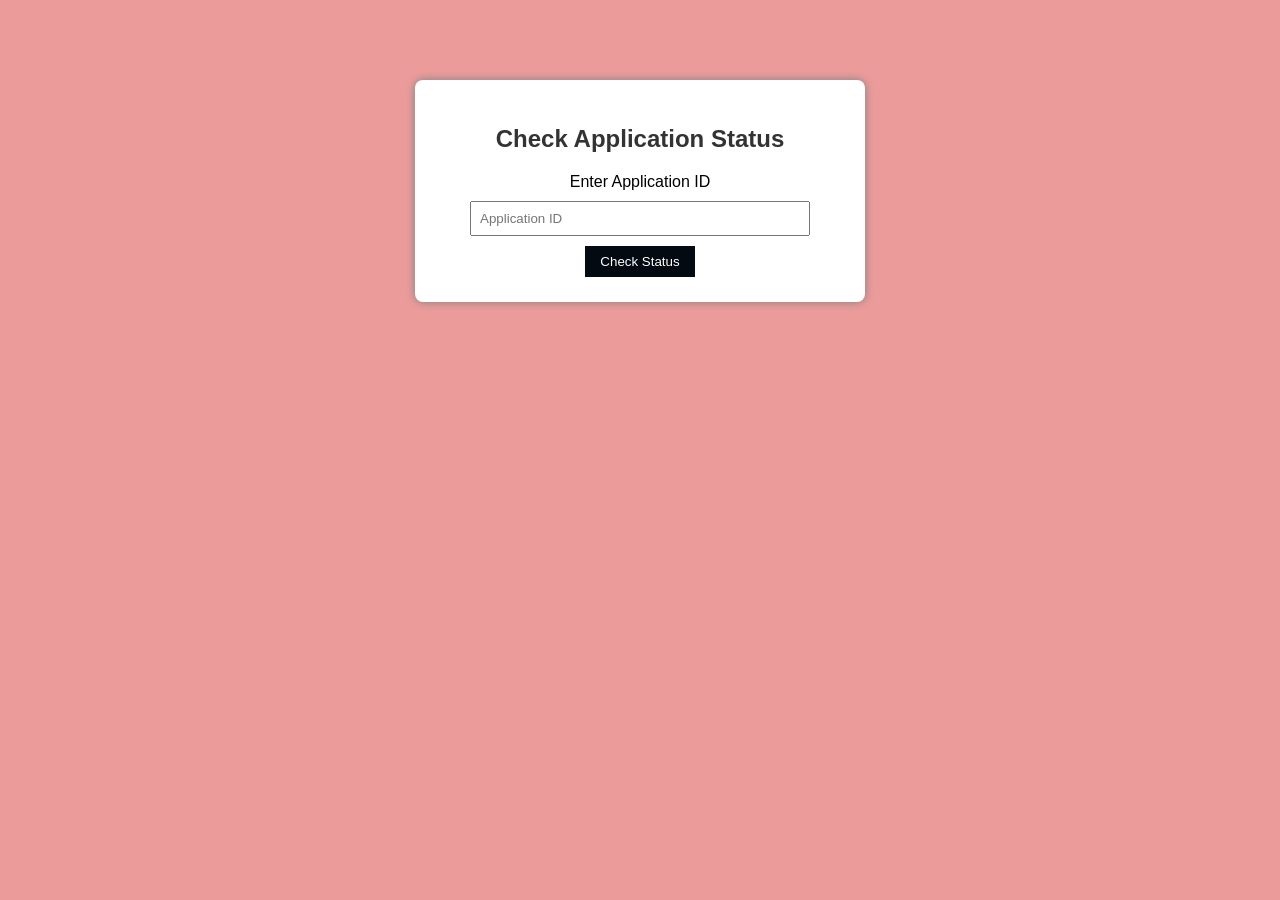
==== pages/Application-status.html @ cae2d7e4 "Merge branch 'anjalimhase24:main' into main" ====
<!DOCTYPE html>
<html>
<head>
<title>Application Status</title>

<style>

body{
font-family: Arial, Helvetica, sans-serif;
background-color:#ec9b9b;
text-align:center;
}

.container{
width:400px;
margin:80px auto;
background:white;
padding:25px;
border-radius:8px;
box-shadow:0 0 10px gray;
}

h2{
color:#333;
}

input{
width:80%;
padding:8px;
margin:10px;
}

button{
padding:8px 15px;
background-color:#040a11;
color:white;
border:none;
cursor:pointer;
}

button:hover{
background-color:#0056b3;
}

#result{
margin: top 20px;
font-weight:bold;
}

</style>

</head>

<body>

<div class="container">

<h2>Check Application Status</h2>

<label>Enter Application ID</label><br>

<input type="text" id="appId" placeholder="Application ID">

<br>

<button onclick="checkStatus()">Check Status</button>

<div id="result"></div>

</div>

<script>

function checkStatus(){

var id=document.getElementById("appId").value;
var result=document.getElementById("result");

if(id==""){
result.innerHTML="Please enter Application ID";
result.style.color="red";
}

else if(id=="101"){
result.innerHTML="Status: Selected for Interview";
result.style.color="green";
}

else if(id=="102"){
result.innerHTML="Status: Under Review";
result.style.color="orange";
}

else if(id=="103"){
result.innerHTML="Status: Rejected";
result.style.color="red";
}

else{
result.innerHTML="Application ID not found";
result.style.color="black";
}

}

</script>

</body>
</html>
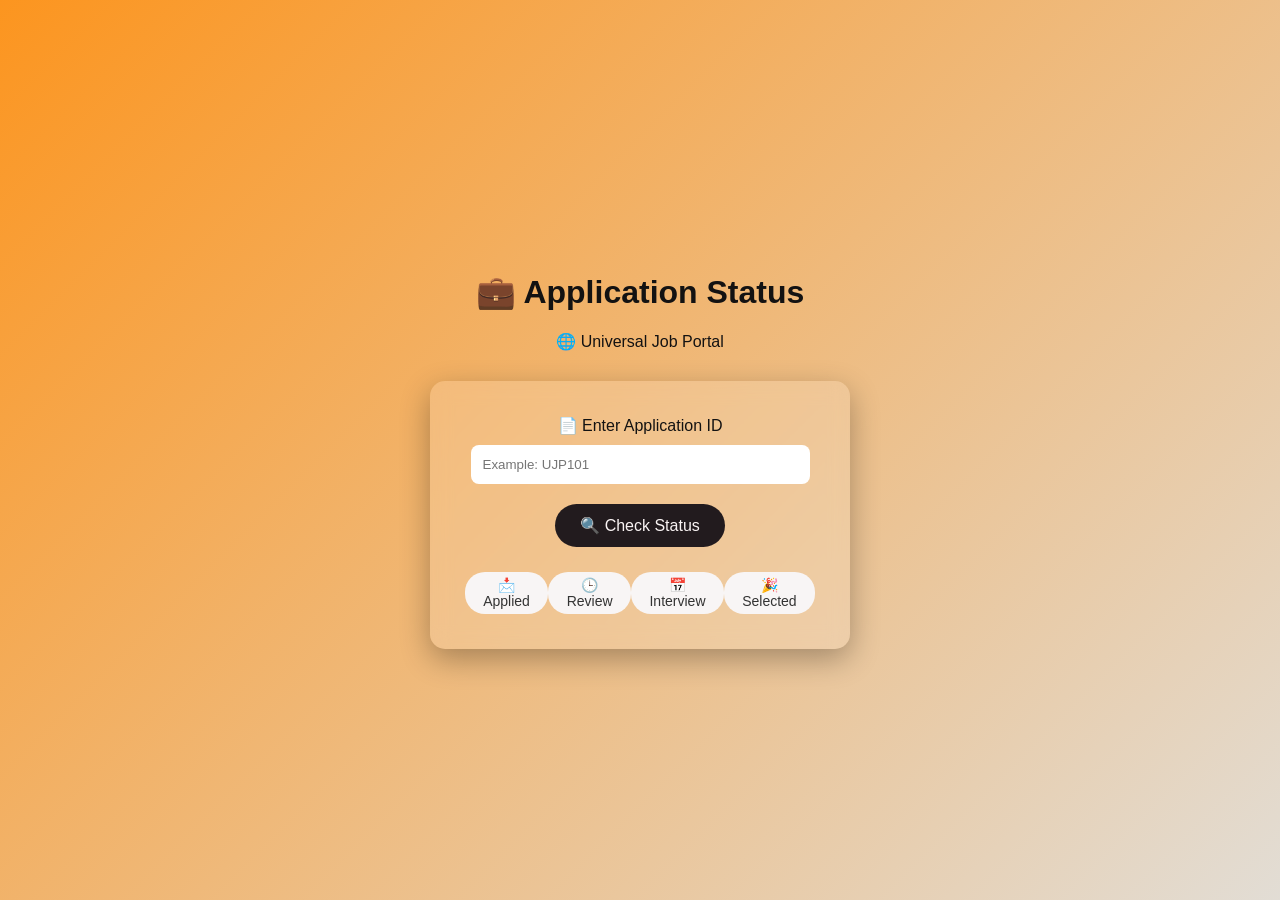
==== commit 91c10cde: "Merge pull request #9 from shrutiporje7-gif/main improved apllication status page" ====
--- a/pages/Application-status.html
+++ b/pages/Application-status.html
@@ -1,109 +1,40 @@
 <!DOCTYPE html>
-<html>
+<html lang="en">
 <head>
+<meta charset="UTF-8">
 <title>Application Status</title>
-
-<style>
-
-body{
-font-family: Arial, Helvetica, sans-serif;
-background-color:#ec9b9b;
-text-align:center;
-}
-
-.container{
-width:400px;
-margin:80px auto;
-background:white;
-padding:25px;
-border-radius:8px;
-box-shadow:0 0 10px gray;
-}
-
-h2{
-color:#333;
-}
-
-input{
-width:80%;
-padding:8px;
-margin:10px;
-}
-
-button{
-padding:8px 15px;
-background-color:#040a11;
-color:white;
-border:none;
-cursor:pointer;
-}
-
-button:hover{
-background-color:#0056b3;
-}
-
-#result{
-margin: top 20px;
-font-weight:bold;
-}
-
-</style>
-
+<link rel="stylesheet" href="application status.css">
 </head>
 
 <body>
 
 <div class="container">
 
-<h2>Check Application Status</h2>
+<h1>💼 Application Status</h1>
+<p class="subtitle">🌐 Universal Job Portal</p>
 
-<label>Enter Application ID</label><br>
+<div class="status-card">
 
-<input type="text" id="appId" placeholder="Application ID">
+<label>📄 Enter Application ID</label>
 
-<br>
+<input type="text" id="appId" placeholder="Example: UJP101">
 
-<button onclick="checkStatus()">Check Status</button>
+<button onclick="checkStatus()">🔍 Check Status</button>
 
 <div id="result"></div>
 
+<div class="progress">
+<div class="step">📩 Applied</div>
+<div class="step">🕒 Review</div>
+<div class="step">📅 Interview</div>
+<div class="step">🎉 Selected</div>
 </div>
 
-<script>
+</div>
 
-function checkStatus(){
+</div>
 
-var id=document.getElementById("appId").value;
-var result=document.getElementById("result");
-
-if(id==""){
-result.innerHTML="Please enter Application ID";
-result.style.color="red";
-}
-
-else if(id=="101"){
-result.innerHTML="Status: Selected for Interview";
-result.style.color="green";
-}
-
-else if(id=="102"){
-result.innerHTML="Status: Under Review";
-result.style.color="orange";
-}
-
-else if(id=="103"){
-result.innerHTML="Status: Rejected";
-result.style.color="red";
-}
-
-else{
-result.innerHTML="Application ID not found";
-result.style.color="black";
-}
-
-}
-
-</script>
+<script src="application status.js"></script>
 
 </body>
 </html>
--- a/pages/application status.css
+++ b/pages/application status.css
@@ -0,0 +1,73 @@
+body{
+margin:0;
+font-family:Arial;
+height:100vh;
+display:flex;
+justify-content:center;
+align-items:center;
+
+background: linear-gradient(135deg,#fc951f,#e2ddd5);
+}
+
+.container{
+text-align:center;
+color:rgb(19, 18, 18);
+}
+
+.subtitle{
+margin-bottom:30px;
+}
+
+.status-card{
+background:rgba(255,255,255,0.15);
+backdrop-filter:blur(10px);
+padding:35px;
+width:350px;
+border-radius:15px;
+box-shadow:0 10px 30px rgba(0,0,0,0.3);
+}
+
+input{
+width:90%;
+padding:12px;
+margin-top:10px;
+margin-bottom:20px;
+border-radius:8px;
+border:none;
+}
+
+button{
+background:#221b1e;
+color:rgb(250, 244, 244);
+border:none;
+padding:12px 25px;
+border-radius:25px;
+cursor:pointer;
+font-size:16px;
+transition:0.3s;
+}
+
+button:hover{
+transform:scale(1.05);
+background:#36252c;
+}
+
+#result{
+margin-top:20px;
+font-size:18px;
+font-weight:bold;
+}
+
+.progress{
+margin-top:25px;
+display:flex;
+justify-content:space-between;
+font-size:14px;
+}
+
+.step{
+background:rgb(248, 245, 245);
+color:#333;
+padding:5px 10px;
+border-radius:20px;
+}
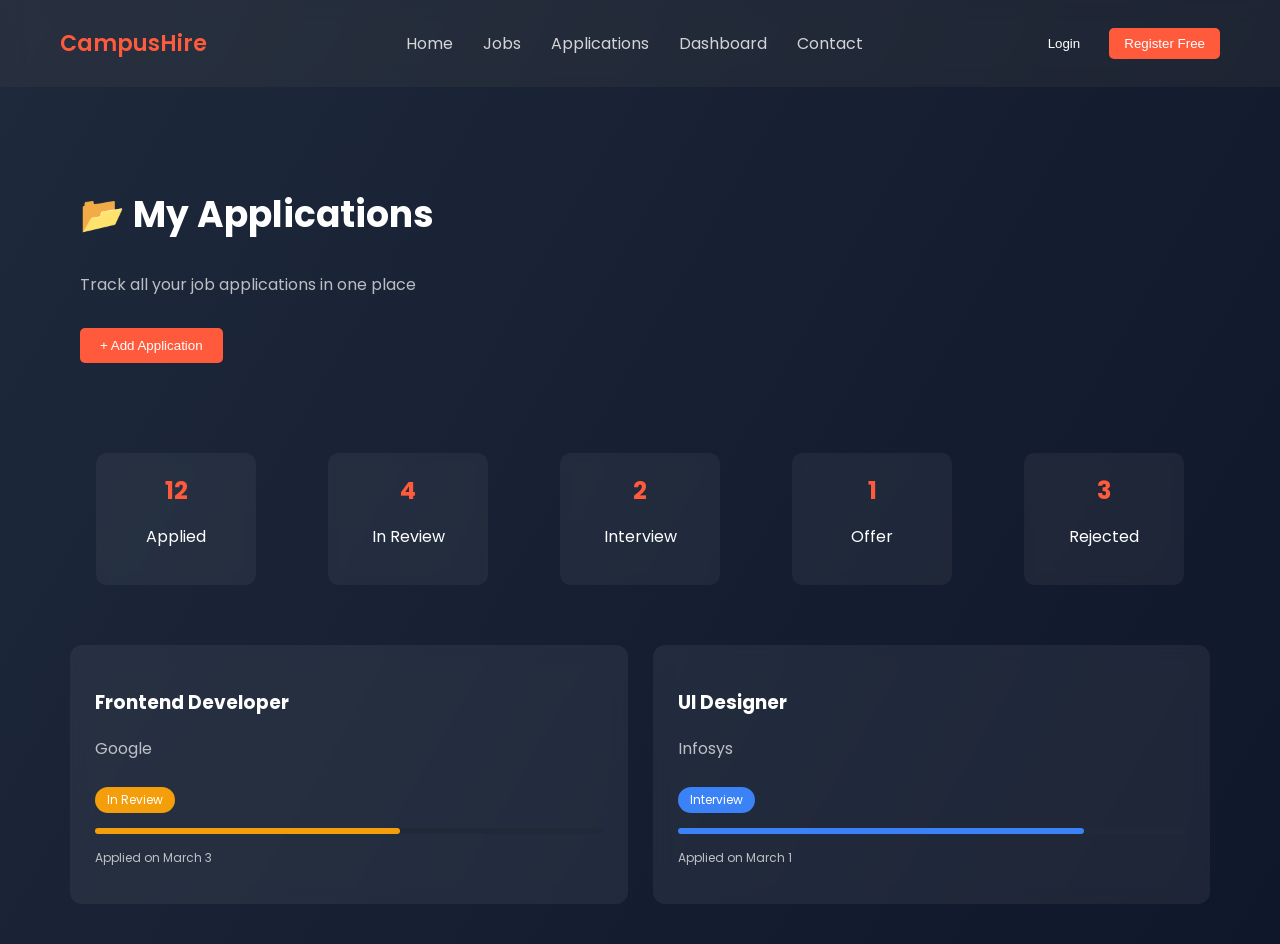
==== commit 07d3f328: "updated application status" ====
--- a/pages/Application-status.html
+++ b/pages/Application-status.html
@@ -1,40 +1,152 @@
 <!DOCTYPE html>
 <html lang="en">
+
 <head>
 <meta charset="UTF-8">
-<title>Application Status</title>
-<link rel="stylesheet" href="application status.css">
+<meta name="viewport" content="width=device-width, initial-scale=1.0">
+<title>CampusHire - My Applications</title>
+
+<link rel="stylesheet" href="application-status.css">
+
+<link href="https://fonts.googleapis.com/css2?family=Poppins:wght@300;400;500;600&display=swap" rel="stylesheet">
+
 </head>
 
 <body>
 
-<div class="container">
+<nav class="navbar">
 
-<h1>💼 Application Status</h1>
-<p class="subtitle">🌐 Universal Job Portal</p>
+<div class="logo">CampusHire</div>
 
-<div class="status-card">
+<ul class="menu">
+<li>Home</li>
+<li>Jobs</li>
+<li>Applications</li>
+<li>Dashboard</li>
+<li>Contact</li>
+</ul>
 
-<label>📄 Enter Application ID</label>
+<div class="nav-btn">
+<button class="login">Login</button>
+<button class="register">Register Free</button>
+</div>
 
-<input type="text" id="appId" placeholder="Example: UJP101">
+</nav>
 
-<button onclick="checkStatus()">🔍 Check Status</button>
 
-<div id="result"></div>
+<section class="header">
+
+<h1>📂 My Applications</h1>
+<p>Track all your job applications in one place</p>
+
+<button class="add">+ Add Application</button>
+
+</section>
+
+
+<div class="modal" id="applicationModal">
+
+<div class="modal-content">
+
+<span class="close">&times;</span>
+
+<h2>Add Application</h2>
+
+<form id="appForm">
+
+<label>Company Name</label>
+<input type="text" placeholder="Enter company name" required>
+
+<label>Role</label>
+<input type="text" placeholder="Enter job role" required>
+
+<label>Application ID</label>
+<input type="text" placeholder="Example: UJP101" required>
+
+<label>Status</label>
+<select>
+<option>Applied</option>
+<option>In Review</option>
+<option>Interview</option>
+<option>Offered</option>
+<option>Rejected</option>
+</select>
+
+<label>Date</label>
+<input type="date" required>
+
+<button type="submit" class="submit-btn">Add Application</button>
+
+</form>
+
+</div>
+</div>
+
+<section class="stats">
+
+<div class="stat">
+<h2>12</h2>
+<p>Applied</p>
+</div>
+
+<div class="stat">
+<h2>4</h2>
+<p>In Review</p>
+</div>
+
+<div class="stat">
+<h2>2</h2>
+<p>Interview</p>
+</div>
+
+<div class="stat">
+<h2>1</h2>
+<p>Offer</p>
+</div>
+
+<div class="stat">
+<h2>3</h2>
+<p>Rejected</p>
+</div>
+
+</section>
+
+
+<section class="applications">
+
+<div class="card">
+
+<h3>Frontend Developer</h3>
+<p class="company">Google</p>
+
+<span class="badge review">In Review</span>
 
 <div class="progress">
-<div class="step">📩 Applied</div>
-<div class="step">🕒 Review</div>
-<div class="step">📅 Interview</div>
-<div class="step">🎉 Selected</div>
+<div class="bar"></div>
 </div>
+
+<p class="date">Applied on March 3</p>
 
 </div>
 
+
+<div class="card">
+
+<h3>UI Designer</h3>
+<p class="company">Infosys</p>
+
+<span class="badge interview">Interview</span>
+
+<div class="progress">
+<div class="bar2"></div>
 </div>
 
-<script src="application status.js"></script>
+<p class="date">Applied on March 1</p>
+
+</div>
+
+</section>
+<script src="application-status.js"></script>
 
 </body>
 </html>
--- a/pages/application-status.css
+++ b/pages/application-status.css
@@ -0,0 +1,243 @@
+body{
+font-family:Poppins;
+margin:0;
+background:linear-gradient(120deg,#1e293b,#0f172a);
+color:white;
+}
+
+
+.navbar{
+display:flex;
+justify-content:space-between;
+align-items:center;
+padding:15px 60px;
+background:rgba(231, 192, 133, 0.05);
+backdrop-filter:blur(10px);
+}
+
+.logo{
+font-size:22px;
+font-weight:600;
+color:#ff5a3c;
+}
+
+.menu{
+display:flex;
+gap:30px;
+list-style:none;
+}
+
+.menu li{
+cursor:pointer;
+opacity:0.8;
+}
+
+.nav-btn button{
+padding:8px 15px;
+border:none;
+border-radius:5px;
+margin-left:10px;
+cursor:pointer;
+}
+
+.login{
+background:transparent;
+border:1px solid white;
+color:white;
+}
+
+.register{
+background:#ff5a3c;
+color:white;
+}
+
+
+.header{
+padding:70px 80px;
+}
+
+.header h1{
+font-size:36px;
+}
+
+.header p{
+opacity:0.7;
+}
+
+.add{
+margin-top:15px;
+padding:10px 20px;
+background:#ff5a3c;
+border:none;
+border-radius:5px;
+color:white;
+cursor:pointer;
+}
+
+
+.stats{
+display:flex;
+justify-content:space-around;
+padding:20px 60px;
+}
+
+.stat{
+background:rgba(255,255,255,0.05);
+padding:20px;
+width:120px;
+text-align:center;
+border-radius:10px;
+backdrop-filter:blur(5px);
+}
+
+.stat h2{
+color:#ff5a3c;
+margin:0;
+}
+
+
+.applications{
+display:grid;
+grid-template-columns:repeat(auto-fit,minmax(280px,1fr));
+gap:25px;
+padding:40px 70px;
+}
+
+.card{
+background:rgba(255,255,255,0.06);
+padding:25px;
+border-radius:12px;
+backdrop-filter:blur(8px);
+transition:0.3s;
+}
+
+.card:hover{
+transform:translateY(-6px);
+}
+
+.company{
+opacity:0.7;
+}
+
+.badge{
+display:inline-block;
+margin-top:10px;
+padding:4px 12px;
+border-radius:20px;
+font-size:12px;
+}
+
+.review{
+background:#f59e0b;
+}
+
+.interview{
+background:#3b82f6;
+}
+
+.progress{
+height:6px;
+background:#1f2937;
+border-radius:10px;
+margin:15px 0;
+}
+
+.bar{
+width:60%;
+height:6px;
+background:#f59e0b;
+border-radius:10px;
+}
+
+.bar2{
+width:80%;
+height:6px;
+background:#3b82f6;
+border-radius:10px;
+}
+
+.date{
+font-size:12px;
+opacity:0.7;
+}
+
+
+.modal{
+display:none;
+position:fixed;
+top:0;
+left:0;
+width:100%;
+height:100%;
+background:rgba(0,0,0,0.7);
+justify-content:center;
+align-items:center;
+z-index:1000;
+}
+
+.modal-content{
+background:#0f172a;
+padding:30px;
+border-radius:12px;
+width:90%;
+max-width:400px;
+color:white;
+box-shadow:0 10px 25px rgba(0,0,0,0.5);
+}
+
+.modal-content h2{
+margin-top:0;
+}
+
+.modal-content label{
+display:block;
+margin-top:15px;
+font-size:14px;
+}
+
+.modal-content input,
+.modal-content select{
+width:100%;
+padding:10px;
+margin-top:5px;
+border:none;
+border-radius:6px;
+background:#1f2937;
+color:white;
+}
+
+.submit-btn{
+margin-top:20px;
+width:100%;
+padding:10px;
+background:#ff5a3c;
+border:none;
+border-radius:6px;
+color:white;
+font-size:16px;
+cursor:pointer;
+}
+
+.close{
+float:right;
+font-size:20px;
+cursor:pointer;
+}
+
+
+@media(max-width:600px){
+
+.header{
+padding:40px 20px;
+}
+
+.stats{
+flex-wrap:wrap;
+gap:10px;
+}
+
+.applications{
+padding:20px;
+}
+
+}
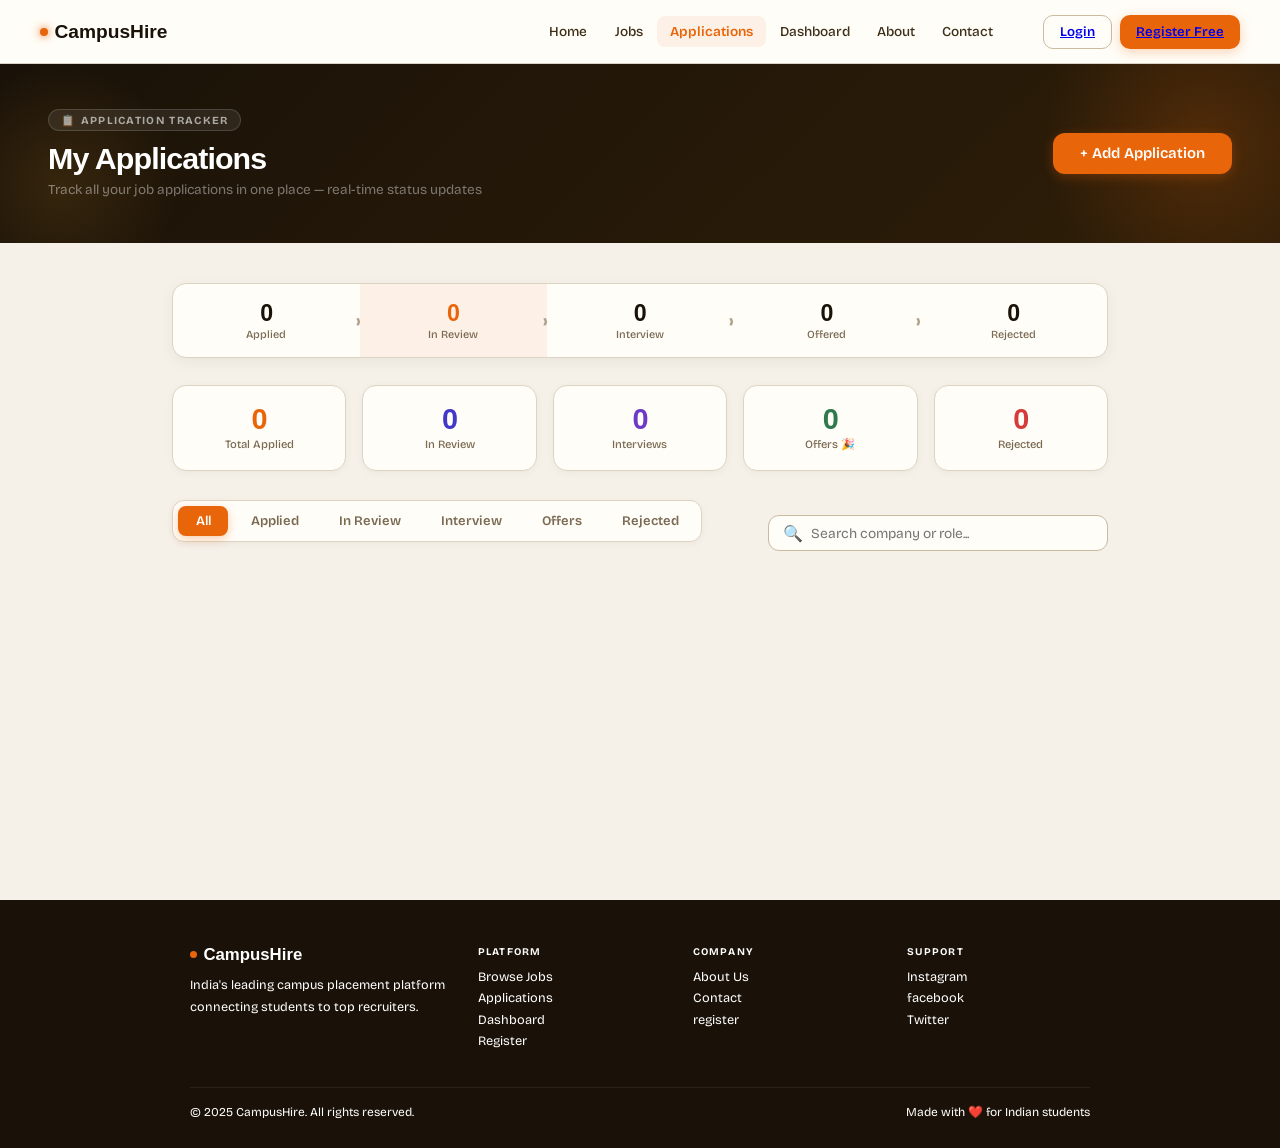
==== commit e81abe40: "change path" ====
--- a/pages/Application-status.html
+++ b/pages/Application-status.html
@@ -1,152 +1,201 @@
 <!DOCTYPE html>
 <html lang="en">
-
 <head>
-<meta charset="UTF-8">
-<meta name="viewport" content="width=device-width, initial-scale=1.0">
-<title>CampusHire - My Applications</title>
-
-<link rel="stylesheet" href="application-status.css">
-
-<link href="https://fonts.googleapis.com/css2?family=Poppins:wght@300;400;500;600&display=swap" rel="stylesheet">
-
+<meta charset="UTF-8"/>
+<meta name="viewport" content="width=device-width,initial-scale=1.0"/>
+<title>CampusHire – My Applications</title>
+    <link href="https://fonts.googleapis.com/css2?family=Clash+Display:wght@400;500;600;700&family=Bricolage+Grotesque:wght@300;400;500;600;700&display=swap" rel="stylesheet"/>
+<link rel="stylesheet" href="../css/application-status.css "/>
 </head>
-
 <body>
 
 <nav class="navbar">
-
-<div class="logo">CampusHire</div>
-
-<ul class="menu">
-<li>Home</li>
-<li>Jobs</li>
-<li>Applications</li>
-<li>Dashboard</li>
-<li>Contact</li>
-</ul>
-
-<div class="nav-btn">
-<button class="login">Login</button>
-<button class="register">Register Free</button>
+  <a class="nav-logo" href="#">
+    <span class="nav-logo-dot"></span>CampusHire
+  </a>
+  <div class="nav-links">
+    <a href="../index.html">Home</a>
+    <a href="../pages/job-listing.html">Jobs</a>
+    <a class="active" href="../pages/Application-status.html">Applications</a>
+    <a href="../pages/student-dashboard.html">Dashboard</a>
+    <a href="../pages/about.html">About</a>
+    <a href="../pages/contact.html">Contact</a>
+  </div>
+  <div class="nav-cta">
+    <button class="btn btn-outline"><a href="../pages/login.html">Login</a></button>
+    <button class="btn btn-primary"><a href="../pages/student-registration.html">Register Free</a></button>
+  </div>
+</nav>
+
+<div class="page-wrap">
+
+  <!-- ══════ HERO BANNER ══════ -->
+  <div class="status-hero">
+    <div class="status-hero-inner">
+      <div>
+        <div class="hero-tag-pill">📋 Application Tracker</div>
+        <h1>My Applications</h1>
+        <p>Track all your job applications in one place — real-time status updates</p>
+      </div>
+      <button class="btn btn-primary btn-lg" onclick="openAddModal()">+ Add Application</button>
+    </div>
+  </div>
+
+  <!-- ══════ MAIN CONTENT ══════ -->
+  <div class="status-wrap">
+
+    <!-- Pipeline Funnel -->
+    <div class="pipeline-row">
+      <div class="pipe-stage">
+        <div class="pipe-count" id="pc-applied">0</div>
+        <div class="pipe-lbl">Applied</div>
+      </div>
+      <div class="pipe-stage hi">
+        <div class="pipe-count" id="pc-review">0</div>
+        <div class="pipe-lbl">In Review</div>
+      </div>
+      <div class="pipe-stage">
+        <div class="pipe-count" id="pc-interview">0</div>
+        <div class="pipe-lbl">Interview</div>
+      </div>
+      <div class="pipe-stage">
+        <div class="pipe-count" id="pc-offer">0</div>
+        <div class="pipe-lbl">Offered</div>
+      </div>
+      <div class="pipe-stage">
+        <div class="pipe-count" id="pc-rejected">0</div>
+        <div class="pipe-lbl">Rejected</div>
+      </div>
+    </div>
+
+    <!-- Stat Cards -->
+    <div class="stat5-row">
+      <div class="s5" style="animation-delay:0s">
+        <div class="s5-val" id="st-total" style="color:var(--orange)">0</div>
+        <div class="s5-lbl">Total Applied</div>
+      </div>
+      <div class="s5" style="animation-delay:0.07s">
+        <div class="s5-val" id="st-review" style="color:#4338CA">0</div>
+        <div class="s5-lbl">In Review</div>
+      </div>
+      <div class="s5" style="animation-delay:0.13s">
+        <div class="s5-val" id="st-interview" style="color:var(--violet)">0</div>
+        <div class="s5-lbl">Interviews</div>
+      </div>
+      <div class="s5" style="animation-delay:0.19s">
+        <div class="s5-val" id="st-offer" style="color:var(--green)">0</div>
+        <div class="s5-lbl">Offers 🎉</div>
+      </div>
+      <div class="s5" style="animation-delay:0.25s">
+        <div class="s5-val" id="st-rejected" style="color:var(--coral)">0</div>
+        <div class="s5-lbl">Rejected</div>
+      </div>
+    </div>
+
+    <!-- Toolbar: Search + Tabs -->
+    <div class="toolbar">
+      <div class="status-tabs">
+        <div class="stab active" onclick="filterTab('all',this)">All</div>
+        <div class="stab" onclick="filterTab('Applied',this)">Applied</div>
+        <div class="stab" onclick="filterTab('In Review',this)">In Review</div>
+        <div class="stab" onclick="filterTab('Interview',this)">Interview</div>
+        <div class="stab" onclick="filterTab('Offered',this)">Offers</div>
+        <div class="stab" onclick="filterTab('Rejected',this)">Rejected</div>
+      </div>
+      <div class="search-bar">
+        <span>🔍</span>
+        <input type="text" placeholder="Search company or role..." id="appSearch" oninput="renderStatusApps()"/>
+      </div>
+    </div>
+
+    <!-- Applications List -->
+    <div id="statusAppsList"></div>
+
+  </div><!-- /.status-wrap -->
+
+</div><!-- /.page-wrap -->
+
+<!-- ══════ ADD APPLICATION MODAL ══════ -->
+<div class="modal-overlay hidden" id="modalOverlay" onclick="if(event.target===this)closeAddModal()">
+  <div class="modal">
+    <div class="modal-head">
+      <div class="modal-title">➕ Add Application</div>
+      <button class="modal-close" onclick="closeAddModal()">✕</button>
+    </div>
+    <div class="form-row">
+      <div class="form-group">
+        <label class="form-label">Job Title *</label>
+        <input type="text" id="addTitle" class="form-input" placeholder="e.g. Software Engineer"/>
+      </div>
+      <div class="form-group">
+        <label class="form-label">Company *</label>
+        <input type="text" id="addCo" class="form-input" placeholder="e.g. Google"/>
+      </div>
+    </div>
+    <div class="form-row">
+      <div class="form-group">
+        <label class="form-label">CTC / Stipend</label>
+        <input type="text" id="addCtc" class="form-input" placeholder="e.g. ₹24 LPA"/>
+      </div>
+      <div class="form-group">
+        <label class="form-label">Status</label>
+        <select id="addStatus" class="form-input">
+          <option>Applied</option>
+          <option>In Review</option>
+          <option>Interview</option>
+          <option>Offered</option>
+          <option>Rejected</option>
+        </select>
+      </div>
+    </div>
+    <div class="form-group">
+      <label class="form-label">Company Emoji / Icon</label>
+      <input type="text" id="addIcon" class="form-input" placeholder="e.g. 🔍 💼 📦 (leave blank for default)"/>
+    </div>
+    <div id="addErr" style="background:var(--coral-s);color:var(--coral);border-radius:8px;padding:0.6rem 0.9rem;font-size:0.82rem;margin-bottom:0.9rem;display:none"></div>
+    <div style="display:flex;gap:0.7rem;justify-content:flex-end">
+      <button class="btn btn-outline" onclick="closeAddModal()">Cancel</button>
+      <button class="btn btn-primary" onclick="addApplication()">Save Application</button>
+    </div>
+  </div>
 </div>
 
-</nav>
-
-
-<section class="header">
-
-<h1>📂 My Applications</h1>
-<p>Track all your job applications in one place</p>
-
-<button class="add">+ Add Application</button>
-
-</section>
-
-
-<div class="modal" id="applicationModal">
-
-<div class="modal-content">
-
-<span class="close">&times;</span>
-
-<h2>Add Application</h2>
-
-<form id="appForm">
-
-<label>Company Name</label>
-<input type="text" placeholder="Enter company name" required>
-
-<label>Role</label>
-<input type="text" placeholder="Enter job role" required>
-
-<label>Application ID</label>
-<input type="text" placeholder="Example: UJP101" required>
-
-<label>Status</label>
-<select>
-<option>Applied</option>
-<option>In Review</option>
-<option>Interview</option>
-<option>Offered</option>
-<option>Rejected</option>
-</select>
-
-<label>Date</label>
-<input type="date" required>
-
-<button type="submit" class="submit-btn">Add Application</button>
-
-</form>
-
-</div>
-</div>
-
-<section class="stats">
-
-<div class="stat">
-<h2>12</h2>
-<p>Applied</p>
-</div>
-
-<div class="stat">
-<h2>4</h2>
-<p>In Review</p>
-</div>
-
-<div class="stat">
-<h2>2</h2>
-<p>Interview</p>
-</div>
-
-<div class="stat">
-<h2>1</h2>
-<p>Offer</p>
-</div>
-
-<div class="stat">
-<h2>3</h2>
-<p>Rejected</p>
-</div>
-
-</section>
-
-
-<section class="applications">
-
-<div class="card">
-
-<h3>Frontend Developer</h3>
-<p class="company">Google</p>
-
-<span class="badge review">In Review</span>
-
-<div class="progress">
-<div class="bar"></div>
-</div>
-
-<p class="date">Applied on March 3</p>
-
-</div>
-
-
-<div class="card">
-
-<h3>UI Designer</h3>
-<p class="company">Infosys</p>
-
-<span class="badge interview">Interview</span>
-
-<div class="progress">
-<div class="bar2"></div>
-</div>
-
-<p class="date">Applied on March 1</p>
-
-</div>
-
-</section>
-<script src="application-status.js"></script>
-
+<!-- TOAST BOX -->
+<div class="toast-box" id="toastBox"></div>
+<script src="../js/application-status.js "></script>
+  <!-- ══════ FOOTER ══════ -->
+  <footer class="footer">
+  <div class="footer-inner">
+    <div>
+      <div class="footer-brand">
+        <span class="footer-brand-dot"></span>CampusHire
+      </div>
+      <p class="footer-desc">India's leading campus placement platform connecting students to top recruiters.</p>
+    </div>
+    <div class="footer-col">
+      <div class="footer-col-title">Platform</div>
+      <a href="../pages/job-listing.html">Browse Jobs</a>
+      <a href="../pages/Application-status.html">Applications</a>
+      <a href="../pages/student-dashboard.html">Dashboard</a>
+      <a href="../pages/student-registration.html">Register</a>
+    </div>
+    <div class="footer-col">
+      <div class="footer-col-title">Company</div>
+      <a href="../pages/about.html">About Us</a>
+      <a href="../pages/contact.html">Contact</a>
+      <a href="../pages/student-registration.html">register</a>
+    </div>
+    <div class="footer-col">
+      <div class="footer-col-title">Support</div>
+      <a href="https://www.instagram.com/?hl=en">Instagram</a>
+      <a href="https://www.facebook.com/">facebook</a>
+      <a href="https://x.com/">Twitter</a>
+    </div>
+  </div>
+  <div class="footer-bottom">
+    <span>© 2025 CampusHire. All rights reserved.</span>
+    <span>Made with ❤️ for Indian students</span>
+  </div>
+</footer>
 </body>
 </html>
--- a/css/application-status.css
+++ b/css/application-status.css
@@ -0,0 +1,838 @@
+/* ══════════════════════════════════════════
+   CAMPUSHIRE — APPLICATION STATUS PAGE
+   Theme: Orange · Black · Cream
+   ══════════════════════════════════════════ */
+*,
+*::before,
+*::after {
+    box-sizing: border-box;
+    margin: 0;
+    padding: 0
+}
+
+:root {
+    /* Cream */
+    --cream: #F5F0E8;
+    --cream2: #EDE7D9;
+    --cream3: #E2D9C8;
+    --white: #FFFDF8;
+    /* Black */
+    --ink: #1A1208;
+    --ink2: #3D2E18;
+    --muted: #7A6A52;
+    --muted2: #B0A08A;
+    /* Orange */
+    --orange: #E8650A;
+    --orange-deep: #C4500A;
+    --orange-s: #FDF0E6;
+    --orange-mid: #F28A3C;
+    --amber: #F0A830;
+    --amber-s: #FEF6E0;
+    /* Status colors */
+    --green: #2D7A4F;
+    --green-s: #E6F5ED;
+    --violet: #6D3AC7;
+    --violet-s: #EDE8FA;
+    --coral: #D63B3B;
+    --coral-s: #FDEAEA;
+    --border: #DDD3C2;
+    --border2: #C8BB9F;
+}
+
+html {
+    scroll-behavior: smooth
+}
+
+body {
+    font-family: 'Bricolage Grotesque', sans-serif;
+    background: var(--cream);
+    color: var(--ink);
+    min-height: 100vh;
+    overflow-x: hidden
+}
+
+::-webkit-scrollbar {
+    width: 5px
+}
+
+::-webkit-scrollbar-track {
+    background: var(--cream2)
+}
+
+::-webkit-scrollbar-thumb {
+    background: var(--orange);
+    border-radius: 10px
+}
+
+/* ══════ NAVBAR ══════ */
+.navbar {
+    position: fixed;
+    top: 0;
+    left: 0;
+    right: 0;
+    height: 64px;
+    background: rgba(255, 253, 248, 0.96);
+    backdrop-filter: blur(18px);
+    border-bottom: 1.5px solid var(--border);
+    z-index: 300;
+    display: flex;
+    align-items: center;
+    padding: 0 2.5rem;
+    gap: 1.5rem
+}
+
+.nav-logo {
+    font-family: 'Clash Display', sans-serif;
+    font-weight: 700;
+    font-size: 1.2rem;
+    color: var(--ink);
+    display: flex;
+    align-items: center;
+    gap: 0.4rem;
+    cursor: pointer;
+    margin-right: auto;
+    text-decoration: none
+}
+
+.nav-logo-dot {
+    width: 8px;
+    height: 8px;
+    border-radius: 50%;
+    background: var(--orange);
+    box-shadow: 0 0 8px var(--orange)
+}
+
+.nav-links {
+    display: flex;
+    align-items: center;
+    gap: 0.1rem
+}
+
+.nav-links a {
+    text-decoration: none;
+    font-size: 0.85rem;
+    font-weight: 500;
+    color: var(--ink2);
+    padding: 0.42rem 0.8rem;
+    border-radius: 8px;
+    transition: all 0.2s;
+    cursor: pointer
+}
+
+.nav-links a:hover {
+    background: var(--orange-s);
+    color: var(--orange)
+}
+
+.nav-links a.active {
+    background: var(--orange-s);
+    color: var(--orange);
+    font-weight: 600
+}
+
+.nav-cta {
+    display: flex;
+    gap: 0.5rem;
+    margin-left: 0.8rem
+}
+
+/* ══════ BUTTONS ══════ */
+.btn {
+    display: inline-flex;
+    align-items: center;
+    gap: 0.4rem;
+    padding: 0.5rem 1rem;
+    border-radius: 10px;
+    font-size: 0.83rem;
+    font-weight: 600;
+    cursor: pointer;
+    transition: all 0.2s;
+    text-decoration: none;
+    border: none;
+    font-family: 'Bricolage Grotesque', sans-serif
+}
+
+.btn-outline {
+    background: transparent;
+    border: 1.5px solid var(--border2);
+    color: var(--ink2)
+}
+
+.btn-outline:hover {
+    border-color: var(--orange);
+    color: var(--orange)
+}
+
+.btn-primary {
+    background: var(--orange);
+    color: #fff;
+    box-shadow: 0 3px 12px rgba(232, 101, 10, 0.28)
+}
+
+.btn-primary:hover {
+    background: var(--orange-deep);
+    transform: translateY(-1px);
+    box-shadow: 0 8px 20px rgba(232, 101, 10, 0.38)
+}
+
+.btn-dark {
+    background: var(--ink);
+    color: #fff
+}
+
+.btn-dark:hover {
+    background: var(--ink2);
+    transform: translateY(-1px)
+}
+
+.btn-lg {
+    padding: 0.72rem 1.7rem;
+    font-size: 0.93rem;
+    border-radius: 12px
+}
+
+.btn-sm {
+    padding: 0.32rem 0.75rem;
+    font-size: 0.76rem;
+    border-radius: 7px
+}
+
+/* ══════ BADGES ══════ */
+.badge {
+    font-size: 0.67rem;
+    font-weight: 700;
+    padding: 0.22rem 0.65rem;
+    border-radius: 100px;
+    white-space: nowrap
+}
+
+.b-applied {
+    background: var(--amber-s);
+    color: var(--amber);
+    border: 1px solid rgba(240, 168, 48, 0.3)
+}
+
+.b-review {
+    background: #EEF2FF;
+    color: #4338CA;
+    border: 1px solid rgba(67, 56, 202, 0.2)
+}
+
+.b-interview {
+    background: var(--violet-s);
+    color: var(--violet);
+    border: 1px solid rgba(109, 58, 199, 0.2)
+}
+
+.b-offered {
+    background: var(--green-s);
+    color: var(--green);
+    border: 1px solid rgba(45, 122, 79, 0.2)
+}
+
+.b-rejected {
+    background: var(--coral-s);
+    color: var(--coral);
+    border: 1px solid rgba(214, 59, 59, 0.2)
+}
+
+/* ══════ FORM ══════ */
+.form-input {
+    width: 100%;
+    padding: 0.62rem 0.95rem;
+    border: 1.5px solid var(--border2);
+    border-radius: 10px;
+    font-size: 0.87rem;
+    font-family: 'Bricolage Grotesque', sans-serif;
+    color: var(--ink);
+    background: var(--white);
+    transition: all 0.2s;
+    outline: none
+}
+
+.form-input:focus {
+    border-color: var(--orange);
+    box-shadow: 0 0 0 3px rgba(232, 101, 10, 0.1)
+}
+
+select.form-input {
+    cursor: pointer
+}
+
+/* ══════ ANIMATIONS ══════ */
+@keyframes fadeUp {
+    from {
+        opacity: 0;
+        transform: translateY(18px)
+    }
+
+    to {
+        opacity: 1;
+        transform: translateY(0)
+    }
+}
+
+@keyframes fadeIn {
+    from {
+        opacity: 0
+    }
+
+    to {
+        opacity: 1
+    }
+}
+
+/* ══════ PAGE WRAP ══════ */
+.page-wrap {
+    padding-top: 64px;
+    min-height: 100vh
+}
+
+/* ══════════════════════════════════════
+   HERO HEADER BANNER
+══════════════════════════════════════ */
+.status-hero {
+    background: linear-gradient(135deg, var(--ink) 0%, #2E1E08 100%);
+    padding: 2.8rem 3rem;
+    position: relative;
+    overflow: hidden
+}
+
+.status-hero::before {
+    content: '';
+    position: absolute;
+    top: -80px;
+    right: -80px;
+    width: 320px;
+    height: 320px;
+    border-radius: 50%;
+    background: radial-gradient(circle, rgba(232, 101, 10, 0.2), transparent 70%)
+}
+
+.status-hero::after {
+    content: '';
+    position: absolute;
+    bottom: -60px;
+    left: -60px;
+    width: 240px;
+    height: 240px;
+    border-radius: 50%;
+    background: radial-gradient(circle, rgba(240, 168, 48, 0.12), transparent 70%)
+}
+
+.status-hero-inner {
+    position: relative;
+    z-index: 1;
+    display: flex;
+    align-items: center;
+    justify-content: space-between;
+    flex-wrap: wrap;
+    gap: 1rem
+}
+
+.hero-tag-pill {
+    display: inline-block;
+    font-size: 0.68rem;
+    font-weight: 700;
+    letter-spacing: 0.12em;
+    text-transform: uppercase;
+    color: rgba(255, 255, 255, 0.6);
+    background: rgba(255, 255, 255, 0.08);
+    border: 1px solid rgba(255, 255, 255, 0.14);
+    padding: 0.22rem 0.75rem;
+    border-radius: 100px;
+    margin-bottom: 0.6rem
+}
+
+.status-hero h1 {
+    font-family: 'Clash Display', sans-serif;
+    font-weight: 700;
+    font-size: 1.9rem;
+    color: #fff;
+    letter-spacing: -0.03em;
+    margin-bottom: 0.3rem
+}
+
+.status-hero p {
+    font-size: 0.85rem;
+    color: rgba(255, 255, 255, 0.42)
+}
+
+/* ══════════════════════════════════════
+   MAIN CONTENT WRAP
+══════════════════════════════════════ */
+.status-wrap {
+    max-width: 1000px;
+    margin: 0 auto;
+    padding: 2.5rem 2rem 5rem
+}
+
+/* ══════════════════════════════════════
+   PIPELINE (funnel bar)
+══════════════════════════════════════ */
+.pipeline-row {
+    display: flex;
+    overflow: hidden;
+    border-radius: 14px;
+    border: 1.5px solid var(--border);
+    margin-bottom: 1.7rem;
+    background: var(--white);
+    box-shadow: 0 4px 16px rgba(26, 18, 8, 0.05)
+}
+
+.pipe-stage {
+    flex: 1;
+    padding: 1rem 0.5rem;
+    text-align: center;
+    position: relative;
+    transition: background 0.2s;
+    cursor: default
+}
+
+.pipe-stage:not(:last-child)::after {
+    content: '›';
+    position: absolute;
+    right: -1px;
+    top: 50%;
+    transform: translateY(-50%);
+    font-size: 1.2rem;
+    color: var(--muted2);
+    z-index: 1;
+    font-weight: 700
+}
+
+.pipe-stage:hover {
+    background: var(--cream)
+}
+
+.pipe-stage.hi {
+    background: var(--orange-s)
+}
+
+.pipe-stage.hi .pipe-count {
+    color: var(--orange)
+}
+
+.pipe-count {
+    font-family: 'Clash Display', sans-serif;
+    font-weight: 700;
+    font-size: 1.45rem;
+    color: var(--ink);
+    letter-spacing: -0.02em
+}
+
+.pipe-lbl {
+    font-size: 0.68rem;
+    color: var(--muted);
+    margin-top: 0.1rem;
+    font-weight: 500
+}
+
+/* ══════════════════════════════════════
+   STAT CARDS (5-grid)
+══════════════════════════════════════ */
+.stat5-row {
+    display: grid;
+    grid-template-columns: repeat(5, 1fr);
+    gap: 1rem;
+    margin-bottom: 1.8rem
+}
+
+.s5 {
+    background: var(--white);
+    border: 1.5px solid var(--border);
+    border-radius: 14px;
+    padding: 1.2rem;
+    text-align: center;
+    animation: fadeUp 0.5s ease both;
+    transition: all 0.22s;
+    box-shadow: 0 2px 8px rgba(26, 18, 8, 0.04)
+}
+
+.s5:hover {
+    transform: translateY(-3px);
+    box-shadow: 0 8px 24px rgba(26, 18, 8, 0.08);
+    border-color: var(--border2)
+}
+
+.s5-val {
+    font-family: 'Clash Display', sans-serif;
+    font-weight: 700;
+    font-size: 1.8rem;
+    letter-spacing: -0.03em;
+    line-height: 1
+}
+
+.s5-lbl {
+    font-size: 0.7rem;
+    color: var(--muted);
+    margin-top: 0.22rem;
+    font-weight: 500
+}
+
+/* ══════════════════════════════════════
+   TABS
+══════════════════════════════════════ */
+.status-tabs {
+    display: flex;
+    gap: 0.3rem;
+    background: var(--white);
+    border: 1.5px solid var(--border);
+    border-radius: 12px;
+    padding: 0.32rem;
+    margin-bottom: 1.5rem;
+    width: fit-content;
+    flex-wrap: wrap;
+    box-shadow: 0 2px 8px rgba(26, 18, 8, 0.04)
+}
+
+.stab {
+    padding: 0.45rem 1.1rem;
+    border-radius: 8px;
+    font-size: 0.82rem;
+    font-weight: 600;
+    cursor: pointer;
+    transition: all 0.2s;
+    color: var(--muted)
+}
+
+.stab.active {
+    background: var(--orange);
+    color: #fff;
+    box-shadow: 0 3px 10px rgba(232, 101, 10, 0.3)
+}
+
+.stab:hover:not(.active) {
+    background: var(--cream2);
+    color: var(--ink)
+}
+
+/* ══════════════════════════════════════
+   TOOLBAR (search + add)
+══════════════════════════════════════ */
+.toolbar {
+    display: flex;
+    align-items: center;
+    justify-content: space-between;
+    margin-bottom: 1.3rem;
+    gap: 1rem;
+    flex-wrap: wrap
+}
+
+.search-bar {
+    display: flex;
+    gap: 0.5rem;
+    background: var(--white);
+    border: 1.5px solid var(--border2);
+    border-radius: 11px;
+    padding: 0.48rem 0.85rem;
+    align-items: center;
+    flex: 1;
+    max-width: 340px
+}
+
+.search-bar input {
+    border: none;
+    outline: none;
+    font-size: 0.86rem;
+    font-family: 'Bricolage Grotesque', sans-serif;
+    color: var(--ink);
+    width: 100%;
+    background: transparent
+}
+
+/* ══════════════════════════════════════
+   APPLICATION ROWS
+══════════════════════════════════════ */
+.app-row {
+    background: var(--white);
+    border: 1.5px solid var(--border);
+    border-radius: 14px;
+    padding: 1.2rem 1.4rem;
+    margin-bottom: 0.85rem;
+    display: flex;
+    align-items: center;
+    gap: 1rem;
+    transition: all 0.22s;
+    animation: fadeUp 0.45s ease both;
+    box-shadow: 0 2px 8px rgba(26, 18, 8, 0.03)
+}
+
+.app-row:hover {
+    box-shadow: 0 8px 24px rgba(26, 18, 8, 0.08);
+    transform: translateY(-2px);
+    border-color: var(--border2)
+}
+
+.app-logo-big {
+    width: 46px;
+    height: 46px;
+    border-radius: 12px;
+    border: 1.5px solid var(--border);
+    display: flex;
+    align-items: center;
+    justify-content: center;
+    font-size: 1.25rem;
+    flex-shrink: 0;
+    background: var(--cream)
+}
+
+.app-body {
+    flex: 1;
+    min-width: 0
+}
+
+.app-title-main {
+    font-family: 'Clash Display', sans-serif;
+    font-weight: 600;
+    font-size: 0.97rem;
+    color: var(--ink);
+    white-space: nowrap;
+    overflow: hidden;
+    text-overflow: ellipsis
+}
+
+.app-co-main {
+    font-size: 0.79rem;
+    color: var(--muted);
+    margin-top: 0.08rem
+}
+
+.app-tags {
+    display: flex;
+    gap: 0.45rem;
+    margin-top: 0.4rem;
+    flex-wrap: wrap;
+    align-items: center
+}
+
+.tl-pill {
+    display: flex;
+    align-items: center;
+    gap: 0.3rem;
+    font-size: 0.7rem;
+    color: var(--muted2)
+}
+
+.tl-pill::before {
+    content: '';
+    width: 5px;
+    height: 5px;
+    border-radius: 50%;
+    background: currentColor;
+    flex-shrink: 0
+}
+
+.app-actions {
+    display: flex;
+    flex-direction: column;
+    align-items: flex-end;
+    gap: 0.45rem;
+    flex-shrink: 0
+}
+
+/* ══════════════════════════════════════
+   ADD APPLICATION MODAL
+══════════════════════════════════════ */
+.modal-overlay {
+    position: fixed;
+    inset: 0;
+    background: rgba(26, 18, 8, 0.55);
+    z-index: 900;
+    display: flex;
+    align-items: center;
+    justify-content: center;
+    padding: 1.5rem;
+    animation: fadeIn 0.2s ease
+}
+
+.modal-overlay.hidden {
+    display: none
+}
+
+.modal {
+    background: var(--white);
+    border: 1.5px solid var(--border);
+    border-radius: 20px;
+    width: 100%;
+    max-width: 480px;
+    padding: 2rem;
+    box-shadow: 0 24px 64px rgba(26, 18, 8, 0.18);
+    animation: fadeUp 0.3s ease
+}
+
+.modal-head {
+    display: flex;
+    align-items: center;
+    justify-content: space-between;
+    margin-bottom: 1.4rem;
+    padding-bottom: 1rem;
+    border-bottom: 1.5px solid var(--border)
+}
+
+.modal-title {
+    font-family: 'Clash Display', sans-serif;
+    font-weight: 700;
+    font-size: 1.15rem;
+    color: var(--ink)
+}
+
+.modal-close {
+    background: var(--cream2);
+    border: none;
+    width: 28px;
+    height: 28px;
+    border-radius: 7px;
+    cursor: pointer;
+    font-size: 0.85rem;
+    color: var(--muted);
+    display: flex;
+    align-items: center;
+    justify-content: center;
+    transition: all 0.2s
+}
+
+.modal-close:hover {
+    background: var(--coral-s);
+    color: var(--coral)
+}
+
+.form-group {
+    margin-bottom: 1rem
+}
+
+.form-label {
+    font-size: 0.78rem;
+    font-weight: 600;
+    color: var(--ink2);
+    margin-bottom: 0.35rem;
+    display: block
+}
+
+.form-row {
+    display: grid;
+    grid-template-columns: 1fr 1fr;
+    gap: 1rem
+}
+
+/* ══════════════════════════════════════
+   EMPTY STATE
+══════════════════════════════════════ */
+.empty-state {
+    text-align: center;
+    padding: 5rem 1rem;
+    animation: fadeUp 0.4s ease both
+}
+
+.empty-icon {
+    font-size: 3.5rem;
+    margin-bottom: 1rem
+}
+
+.empty-title {
+    font-family: 'Clash Display', sans-serif;
+    font-weight: 700;
+    font-size: 1.3rem;
+    margin-bottom: 0.5rem;
+    color: var(--ink)
+}
+
+.empty-sub {
+    font-size: 0.86rem;
+    color: var(--muted);
+    margin-bottom: 1.8rem;
+    line-height: 1.65
+}
+
+
+* FOOTER CSS */:root {
+    --ink: #1A1208;
+    --orange: #E8650A;
+    --border: #DDD3C2;
+}
+
+.footer {
+    background: var(--ink);
+    color: white;
+    padding: 2.8rem 2rem 1.8rem;
+    font-family: 'Bricolage Grotesque', sans-serif
+}
+
+.footer-inner {
+    display: grid;
+    grid-template-columns: 1.4fr 1fr 1fr 1fr;
+    gap: 2rem;
+    max-width: 900px;
+    margin: 0 auto 2rem
+}
+
+.footer-brand {
+    font-family: 'Clash Display', sans-serif;
+    font-weight: 700;
+    font-size: 1.05rem;
+    color: #fff;
+    display: flex;
+    align-items: center;
+    gap: 0.4rem;
+    margin-bottom: 0.6rem
+}
+
+.footer-brand-dot {
+    width: 7px;
+    height: 7px;
+    border-radius: 50%;
+    background: var(--orange)
+}
+
+.footer-desc {
+    font-size: 0.79rem;
+    line-height: 1.7;
+    color: white;
+}
+
+.footer-col-title {
+    font-size: 0.64rem;
+    font-weight: 700;
+    letter-spacing: 0.12em;
+    text-transform: uppercase;
+    color:white;
+    margin-bottom: 0.7rem
+}
+
+.footer-col a {
+    display: block;
+    font-size: 0.8rem;
+    color: white;
+    margin-bottom: 0.4rem;
+    transition: color 0.18s;
+    text-decoration: none;
+    cursor: pointer
+}
+
+.footer-col a:hover {
+    color: var(--orange)
+}
+
+.footer-bottom {
+    max-width: 900px;
+    margin: 0 auto;
+    border-top: 1px solid rgba(255, 255, 255, 0.07);
+    padding-top: 1.1rem;
+    display: flex;
+    justify-content: space-between;
+    font-size: 0.75rem;
+    flex-wrap: wrap;
+    gap: 0.4rem
+}
+
+@media(max-width:700px) {
+    .footer-inner {
+        grid-template-columns: 1fr 1fr
+    }
+}
+
+@media(max-width:450px) {
+    .footer-inner {
+        grid-template-columns: 1fr
+    }
+}
